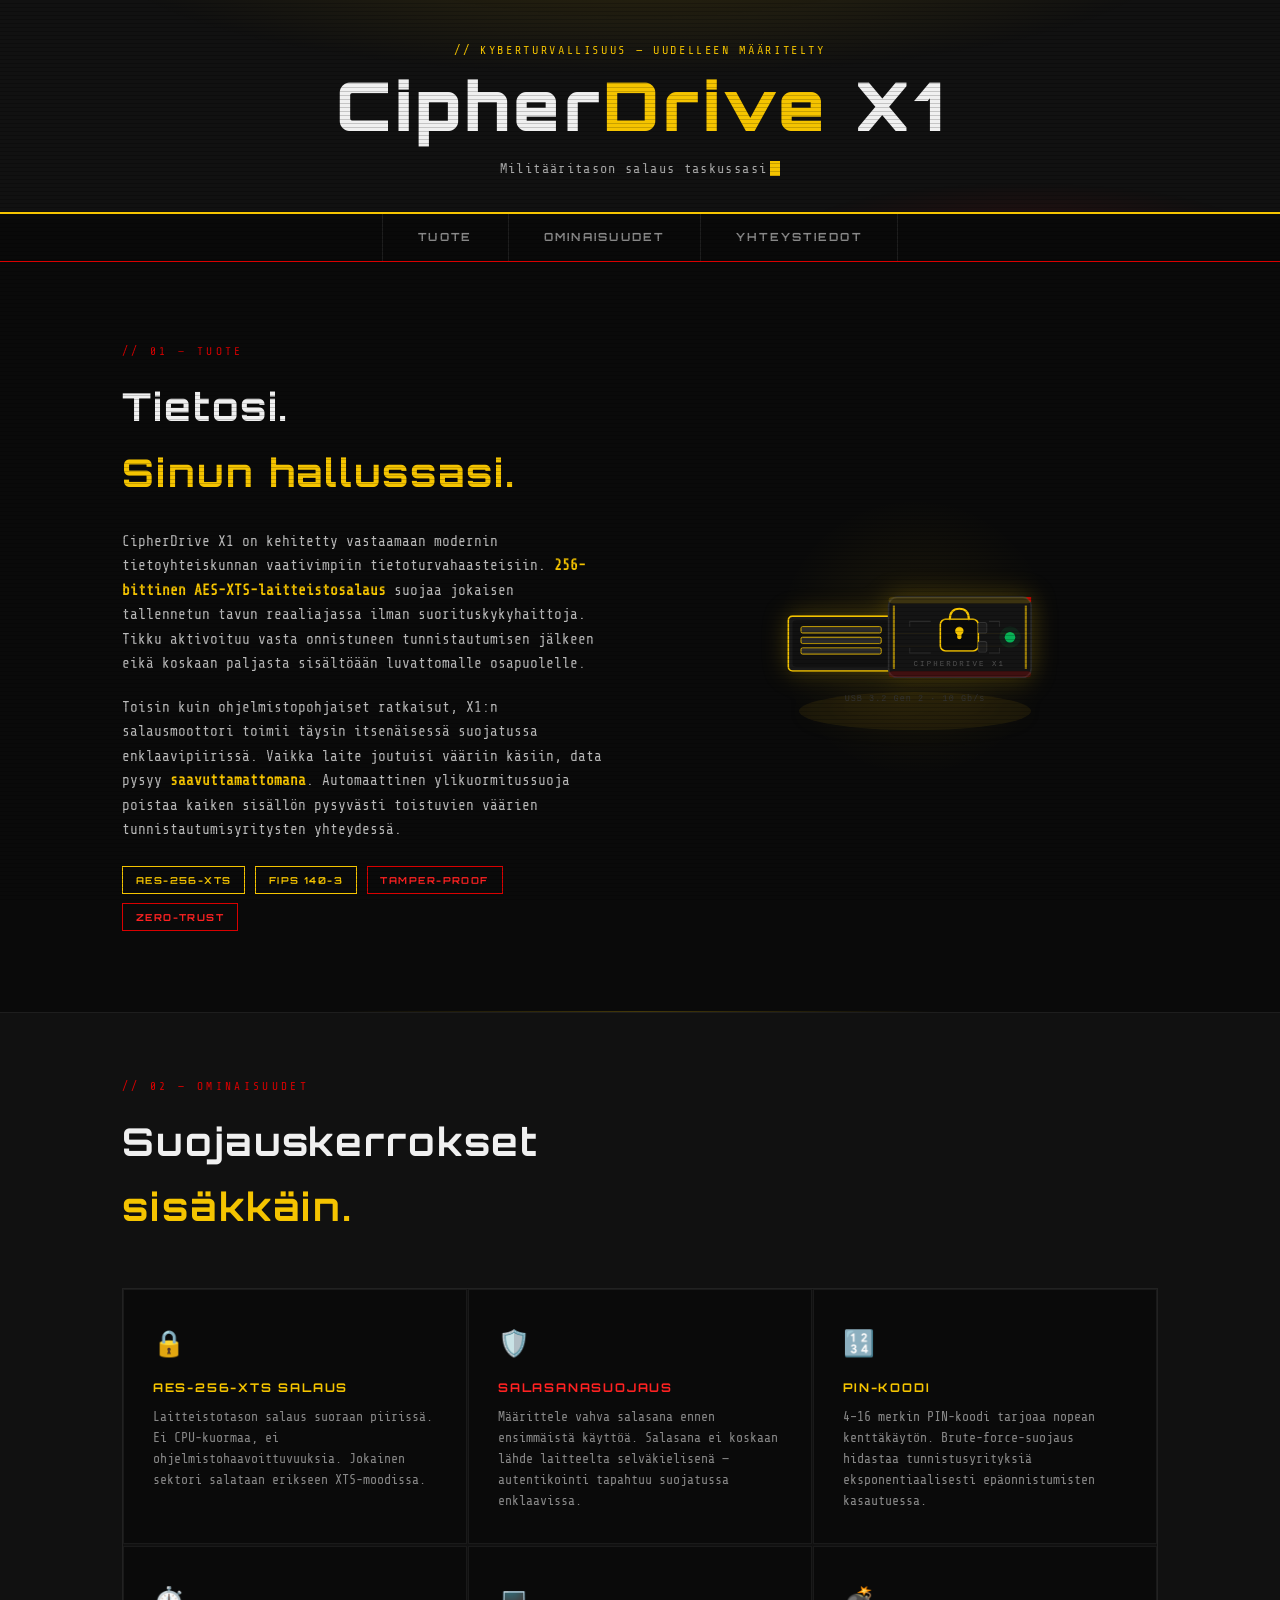
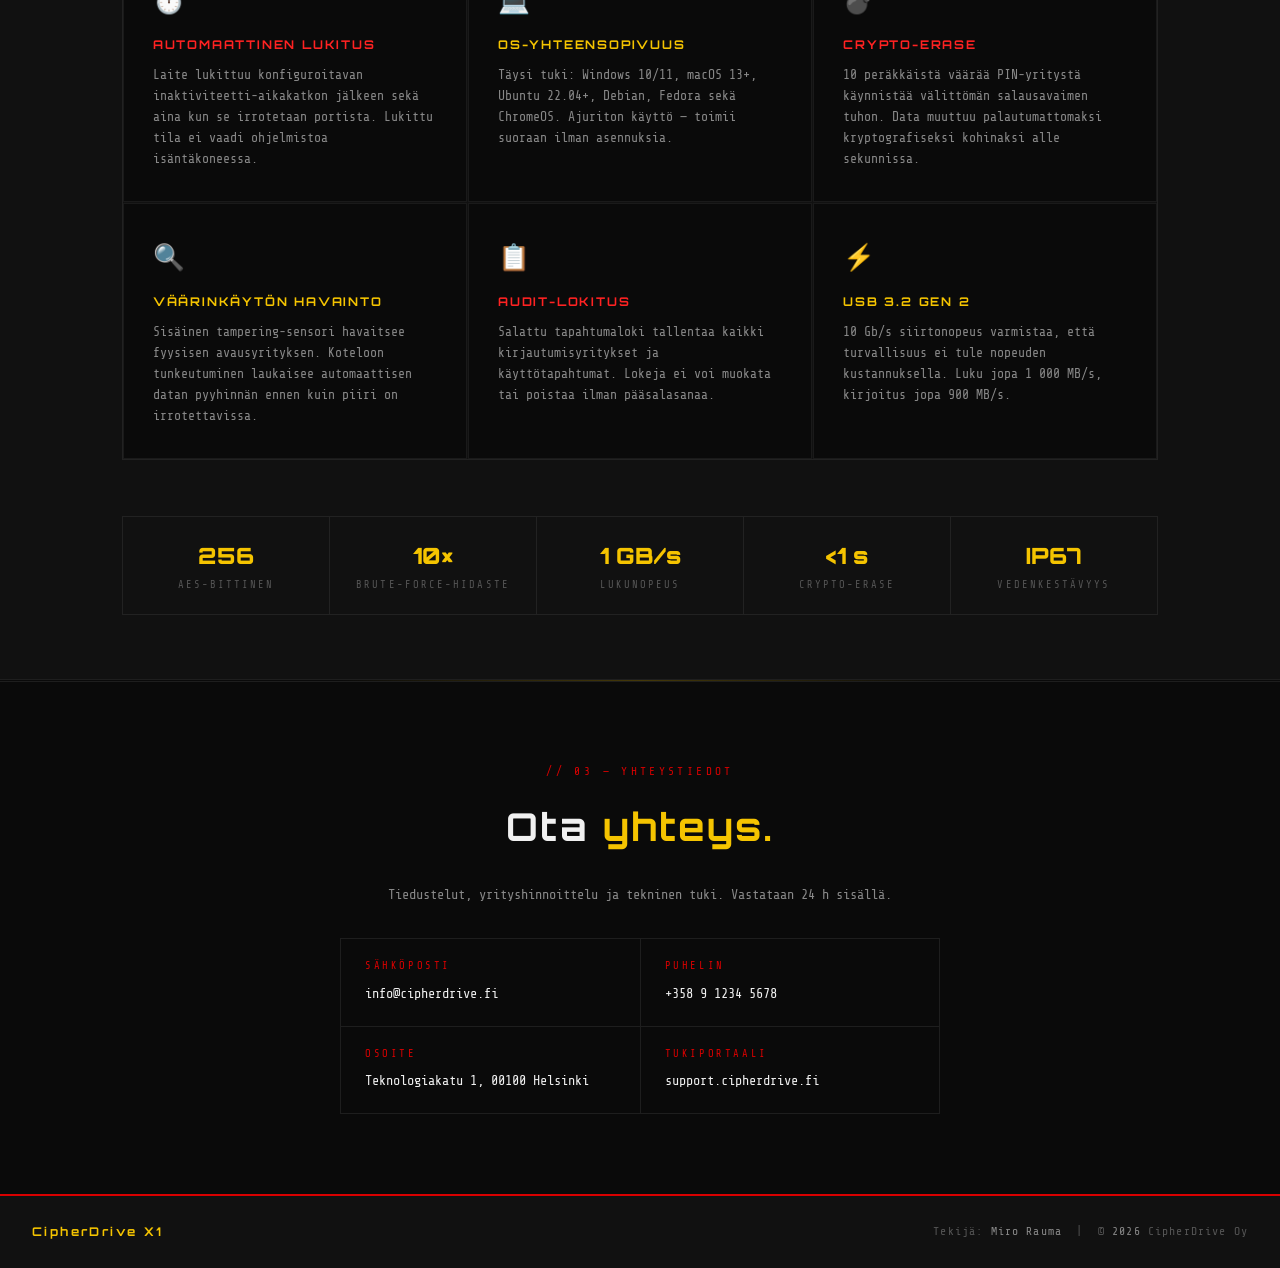
==== index.html @ 32ee2e8a "Initial commit" ====
<!DOCTYPE html>
<html lang="fi">
<head>
  <meta charset="UTF-8" />
  <meta name="viewport" content="width=device-width, initial-scale=1.0" />
  <title>CipherDrive X1 — Kyberturvallinen muistitikku</title>
  <meta name="description" content="CipherDrive X1 on militääritason AES-256-XTS-laitteistosalauksella varustettu kyberturvallinen muistitikku. Salasanasuojaus, PIN-koodi, automaattinen lukitus ja Crypto-Erase." />
  <meta property="og:title" content="CipherDrive X1 — Kyberturvallinen muistitikku" />
  <meta property="og:description" content="Militääritason salaus taskussasi. AES-256-XTS, FIPS 140-3, tamper-proof." />
  <meta property="og:type" content="website" />
  <link rel="preconnect" href="https://fonts.googleapis.com" />
  <link rel="preconnect" href="https://fonts.gstatic.com" crossorigin />
  <link href="https://fonts.googleapis.com/css2?family=Orbitron:wght@400;700;900&family=Share+Tech+Mono&display=swap" rel="stylesheet" />
  <link rel="stylesheet" href="styles.css" />
</head>
<body>

  <!-- HEADER -->
  <header>
    <div class="header-tagline">// Kyberturvallisuus — Uudelleen määritelty</div>
    <h1>Cipher<span>Drive</span> X1</h1>
    <div class="header-sub">Militääritason salaus taskussasi<span class="cursor"></span></div>
  </header>

  <!-- NAV -->
  <nav aria-label="Päävalikko">
    <a href="#tuote">Tuote</a>
    <a href="#ominaisuudet">Ominaisuudet</a>
    <a href="#yhteystiedot">Yhteystiedot</a>
  </nav>

  <!-- TUOTE -->
  <section id="tuote">
    <div class="product-text">
      <div class="section-label">// 01 — Tuote</div>
      <h2>Tietosi.<br><span class="accent">Sinun hallussasi.</span></h2>
      <p>
        CipherDrive X1 on kehitetty vastaamaan modernin tietoyhteiskunnan vaativimpiin tietoturvahaasteisiin.
        <strong>256-bittinen AES-XTS-laitteistosalaus</strong> suojaa jokaisen tallennetun tavun reaaliajassa
        ilman suorituskykyhaittoja. Tikku aktivoituu vasta onnistuneen tunnistautumisen jälkeen eikä koskaan
        paljasta sisältöään luvattomalle osapuolelle.
      </p>
      <p>
        Toisin kuin ohjelmistopohjaiset ratkaisut, X1:n salausmoottori toimii täysin itsenäisessä
        suojatussa enklaavipiirissä. Vaikka laite joutuisi vääriin käsiin, data pysyy
        <strong>saavuttamattomana</strong>. Automaattinen ylikuormitussuoja poistaa kaiken sisällön
        pysyvästi toistuvien väärien tunnistautumisyritysten yhteydessä.
      </p>
      <div class="badge-row">
        <span class="badge badge-y">AES-256-XTS</span>
        <span class="badge badge-y">FIPS 140-3</span>
        <span class="badge badge-r">Tamper-Proof</span>
        <span class="badge badge-r">Zero-Trust</span>
      </div>
    </div>

    <div class="usb-wrap">
      <!-- AI-generated SVG illustration of a cybersecure USB drive -->
      <svg class="usb-svg" viewBox="0 0 360 260" fill="none" xmlns="http://www.w3.org/2000/svg" role="img" aria-label="CipherDrive X1 kyberturvallinen muistitikku">
        <!-- Glow base -->
        <ellipse cx="180" cy="200" rx="110" ry="18" fill="#f5c400" opacity="0.07"/>
        <!-- USB connector metal shell -->
        <rect x="60" y="110" width="100" height="52" rx="4" fill="#1a1a1a" stroke="#f5c400" stroke-width="1.5"/>
        <rect x="64" y="114" width="92" height="44" rx="3" fill="#111"/>
        <!-- USB pins -->
        <rect x="72" y="120" width="76" height="6" rx="1.5" fill="#2a2a2a" stroke="#f5c400" stroke-width="0.8"/>
        <rect x="72" y="130" width="76" height="6" rx="1.5" fill="#2a2a2a" stroke="#f5c400" stroke-width="0.8"/>
        <rect x="72" y="140" width="76" height="6" rx="1.5" fill="#2a2a2a" stroke="#f5c400" stroke-width="0.8"/>
        <!-- Body casing -->
        <rect x="155" y="92" width="135" height="76" rx="8" fill="#141414" stroke="#2d2d2d" stroke-width="1.5"/>
        <!-- Side accent lines -->
        <line x1="160" y1="100" x2="160" y2="160" stroke="#f5c400" stroke-width="2" opacity="0.6"/>
        <line x1="285" y1="100" x2="285" y2="160" stroke="#f5c400" stroke-width="2" opacity="0.6"/>
        <!-- Top stripe -->
        <rect x="155" y="92" width="135" height="6" rx="4" fill="#f5c400" opacity="0.18"/>
        <!-- Bottom stripe -->
        <rect x="155" y="162" width="135" height="6" rx="4" fill="#d90000" opacity="0.22"/>
        <!-- Lock icon center -->
        <rect x="204" y="113" width="36" height="30" rx="5" fill="#0a0a0a" stroke="#f5c400" stroke-width="1.5"/>
        <path d="M213 113 Q213 103 222 103 Q231 103 231 113" stroke="#f5c400" stroke-width="2" fill="none" stroke-linecap="round"/>
        <circle cx="222" cy="124" r="4" fill="#f5c400"/>
        <rect x="220" y="125" width="4" height="7" rx="2" fill="#f5c400"/>
        <!-- Status LED -->
        <circle cx="270" cy="130" r="5" fill="#00ff77" opacity="0.9">
          <animate attributeName="opacity" values="0.9;0.3;0.9" dur="2.5s" repeatCount="indefinite"/>
        </circle>
        <circle cx="270" cy="130" r="8" fill="#00ff77" opacity="0.12">
          <animate attributeName="r" values="8;13;8" dur="2.5s" repeatCount="indefinite"/>
          <animate attributeName="opacity" values="0.12;0;0.12" dur="2.5s" repeatCount="indefinite"/>
        </circle>
        <!-- Circuit trace details on body -->
        <polyline points="175,120 175,115 195,115" stroke="#2a2a2a" stroke-width="1" fill="none"/>
        <polyline points="175,140 175,145 195,145" stroke="#2a2a2a" stroke-width="1" fill="none"/>
        <polyline points="250,115 260,115 260,120" stroke="#2a2a2a" stroke-width="1" fill="none"/>
        <polyline points="250,145 260,145 260,140" stroke="#2a2a2a" stroke-width="1" fill="none"/>
        <!-- Capacitor bumps -->
        <rect x="240" y="116" width="8" height="10" rx="2" fill="#1e1e1e" stroke="#333" stroke-width="1"/>
        <rect x="240" y="134" width="8" height="10" rx="2" fill="#1e1e1e" stroke="#333" stroke-width="1"/>
        <!-- Product label -->
        <text x="222" y="157" font-family="monospace" font-size="7" fill="#555" text-anchor="middle" letter-spacing="2">CIPHERDRIVE X1</text>
        <!-- Scan line glitch effect on body -->
        <rect x="155" y="126" width="135" height="1" fill="#f5c400" opacity="0.05"/>
        <rect x="155" y="138" width="135" height="1" fill="#f5c400" opacity="0.04"/>
        <!-- Red warning corner -->
        <polygon points="285,92 290,92 290,97" fill="#d90000" opacity="0.8"/>
        <!-- USB-C variant indicator -->
        <text x="180" y="190" font-family="monospace" font-size="8" fill="#333" text-anchor="middle" letter-spacing="1">USB 3.2 Gen 2 · 10 Gb/s</text>
      </svg>
    </div>
  </section>

  <div class="divider"></div>

  <!-- OMINAISUUDET -->
  <div id="ominaisuudet">
    <section>
      <div class="section-label">// 02 — Ominaisuudet</div>
      <h2>Suojauskerrokset<br><span class="accent">sisäkkäin.</span></h2>

      <div class="features-grid">

        <div class="feature-card">
          <span class="feature-icon">🔒</span>
          <div class="feature-title">AES-256-XTS Salaus</div>
          <div class="feature-desc">Laitteistotason salaus suoraan piirissä. Ei CPU-kuormaa, ei ohjelmistohaavoittuvuuksia. Jokainen sektori salataan erikseen XTS-moodissa.</div>
        </div>

        <div class="feature-card red-accent">
          <span class="feature-icon">🛡️</span>
          <div class="feature-title">Salasanasuojaus</div>
          <div class="feature-desc">Määrittele vahva salasana ennen ensimmäistä käyttöä. Salasana ei koskaan lähde laitteelta selväkielisenä — autentikointi tapahtuu suojatussa enklaavissa.</div>
        </div>

        <div class="feature-card">
          <span class="feature-icon">🔢</span>
          <div class="feature-title">PIN-koodi</div>
          <div class="feature-desc">4–16 merkin PIN-koodi tarjoaa nopean kenttäkäytön. Brute-force-suojaus hidastaa tunnistusyrityksiä eksponentiaalisesti epäonnistumisten kasautuessa.</div>
        </div>

        <div class="feature-card red-accent">
          <span class="feature-icon">⏱️</span>
          <div class="feature-title">Automaattinen Lukitus</div>
          <div class="feature-desc">Laite lukittuu konfiguroitavan inaktiviteetti-aikakatkon jälkeen sekä aina kun se irrotetaan portista. Lukittu tila ei vaadi ohjelmistoa isäntäkoneessa.</div>
        </div>

        <div class="feature-card">
          <span class="feature-icon">💻</span>
          <div class="feature-title">OS-yhteensopivuus</div>
          <div class="feature-desc">Täysi tuki: Windows 10/11, macOS 13+, Ubuntu 22.04+, Debian, Fedora sekä ChromeOS. Ajuriton käyttö — toimii suoraan ilman asennuksia.</div>
        </div>

        <div class="feature-card red-accent">
          <span class="feature-icon">💣</span>
          <div class="feature-title">Crypto-Erase</div>
          <div class="feature-desc">10 peräkkäistä väärää PIN-yritystä käynnistää välittömän salausavaimen tuhon. Data muuttuu palautumattomaksi kryptografiseksi kohinaksi alle sekunnissa.</div>
        </div>

        <div class="feature-card">
          <span class="feature-icon">🔍</span>
          <div class="feature-title">Väärinkäytön Havainto</div>
          <div class="feature-desc">Sisäinen tampering-sensori havaitsee fyysisen avausyrityksen. Koteloon tunkeutuminen laukaisee automaattisen datan pyyhinnän ennen kuin piiri on irrotettavissa.</div>
        </div>

        <div class="feature-card red-accent">
          <span class="feature-icon">📋</span>
          <div class="feature-title">Audit-lokitus</div>
          <div class="feature-desc">Salattu tapahtumaloki tallentaa kaikki kirjautumisyritykset ja käyttötapahtumat. Lokeja ei voi muokata tai poistaa ilman pääsalasanaa.</div>
        </div>

        <div class="feature-card">
          <span class="feature-icon">⚡</span>
          <div class="feature-title">USB 3.2 Gen 2</div>
          <div class="feature-desc">10 Gb/s siirtonopeus varmistaa, että turvallisuus ei tule nopeuden kustannuksella. Luku jopa 1 000 MB/s, kirjoitus jopa 900 MB/s.</div>
        </div>

      </div>

      <!-- SPECS BAR -->
      <div class="specs-bar">
        <div class="spec-item">
          <span class="spec-value">256</span>
          <span class="spec-label">AES-bittinen</span>
        </div>
        <div class="spec-item">
          <span class="spec-value">10×</span>
          <span class="spec-label">Brute-Force-hidaste</span>
        </div>
        <div class="spec-item">
          <span class="spec-value">1 GB/s</span>
          <span class="spec-label">Lukunopeus</span>
        </div>
        <div class="spec-item">
          <span class="spec-value">&lt;1 s</span>
          <span class="spec-label">Crypto-Erase</span>
        </div>
        <div class="spec-item">
          <span class="spec-value">IP67</span>
          <span class="spec-label">Vedenkestävyys</span>
        </div>
      </div>

    </section>
  </div>

  <div class="divider"></div>

  <!-- YHTEYSTIEDOT -->
  <div id="yhteystiedot-wrap">
    <section id="yhteystiedot">
      <div class="contact-inner">
        <div class="section-label">// 03 — Yhteystiedot</div>
        <h2>Ota <span class="accent">yhteys.</span></h2>
        <p>Tiedustelut, yrityshinnoittelu ja tekninen tuki. Vastataan 24 h sisällä.</p>

        <div class="contact-grid">
          <div class="contact-cell">
            <span class="label">Sähköposti</span>
            <span class="val">info@cipherdrive.fi</span>
          </div>
          <div class="contact-cell">
            <span class="label">Puhelin</span>
            <span class="val">+358 9 1234 5678</span>
          </div>
          <div class="contact-cell">
            <span class="label">Osoite</span>
            <span class="val">Teknologiakatu 1, 00100 Helsinki</span>
          </div>
          <div class="contact-cell">
            <span class="label">Tukiportaali</span>
            <span class="val">support.cipherdrive.fi</span>
          </div>
        </div>
      </div>
    </section>
  </div>

  <!-- FOOTER -->
  <footer>
    <div class="footer-brand">CipherDrive X1</div>
    <div class="footer-copy">
      Tekijä: <span>Miro Rauma</span> &nbsp;|&nbsp; &copy; <span id="year"></span> CipherDrive Oy
    </div>
  </footer>
  <script>document.getElementById('year').textContent = new Date().getFullYear();</script>

</body>
</html>
---- styles.css ----
:root {
  --black:      #0a0a0a;
  --black2:     #111111;
  --yellow:     #f5c400;
  --yellow2:    #ffe066;
  --red:        #d90000;
  --red2:       #ff2222;
  --white:      #f0f0f0;
  --gray:       #2a2a2a;
  --gray-dark:  #1a1a1a;
  --gray-mid:   #555555;
  --gray-light: #888888;
  --gray-text:  #bbbbbb;
  --gray-sub:   #aaaaaa;
  --mono: 'Share Tech Mono', monospace;
  --display: 'Orbitron', sans-serif;
}

*, *::before, *::after { box-sizing: border-box; margin: 0; padding: 0; }

html { scroll-behavior: smooth; }

body {
  background: var(--black);
  color: var(--white);
  font-family: var(--mono);
  font-size: 15px;
  line-height: 1.7;
  overflow-x: hidden;
}

/* ---------- SCANLINE OVERLAY ---------- */
body::before {
  content: '';
  position: fixed;
  inset: 0;
  background: repeating-linear-gradient(
    to bottom,
    transparent 0px,
    transparent 3px,
    rgba(0,0,0,0.18) 3px,
    rgba(0,0,0,0.18) 4px
  );
  pointer-events: none;
  z-index: 1000;
}

/* ---------- HEADER ---------- */
header {
  background: var(--black2);
  border-bottom: 2px solid var(--yellow);
  padding: 2.5rem 2rem 2rem;
  text-align: center;
  position: relative;
  overflow: hidden;
}

header::after {
  content: '';
  position: absolute;
  inset: 0;
  background:
    radial-gradient(ellipse 60% 80% at 50% -20%, rgba(245,196,0,0.12) 0%, transparent 70%),
    radial-gradient(ellipse 30% 40% at 80% 110%, rgba(217,0,0,0.10) 0%, transparent 60%);
  pointer-events: none;
}

.header-tagline {
  font-family: var(--mono);
  font-size: 0.75rem;
  color: var(--yellow);
  letter-spacing: 0.22em;
  text-transform: uppercase;
  margin-bottom: 0.6rem;
  animation: fadeIn 0.8s ease both;
}

h1 {
  font-family: var(--display);
  font-weight: 900;
  font-size: clamp(2.2rem, 6vw, 4.2rem);
  letter-spacing: 0.06em;
  line-height: 1.05;
  color: var(--white);
  animation: slideUp 0.7s ease both 0.1s;
}

h1 span {
  color: var(--yellow);
}

.header-sub {
  margin-top: 1rem;
  font-family: var(--mono);
  font-size: 0.85rem;
  color: var(--gray-sub);
  letter-spacing: 0.1em;
  animation: fadeIn 0.8s ease both 0.4s;
  opacity: 0;
  animation-fill-mode: forwards;
}

/* ---------- NAV ---------- */
nav {
  position: sticky;
  top: 0;
  z-index: 100;
  background: rgba(10,10,10,0.96);
  border-bottom: 1px solid var(--red);
  display: flex;
  justify-content: center;
  gap: 0;
  backdrop-filter: blur(6px);
}

nav a {
  display: block;
  padding: 0.9rem 2.2rem;
  font-family: var(--display);
  font-size: 0.7rem;
  font-weight: 700;
  letter-spacing: 0.2em;
  text-transform: uppercase;
  text-decoration: none;
  color: var(--gray-light);
  border-right: 1px solid #1e1e1e;
  transition: color 0.2s, background 0.2s;
  position: relative;
}

nav a:first-child { border-left: 1px solid #1e1e1e; }

nav a::after {
  content: '';
  position: absolute;
  bottom: 0; left: 0; right: 0;
  height: 2px;
  background: var(--yellow);
  transform: scaleX(0);
  transition: transform 0.2s;
}

nav a:hover {
  color: var(--yellow);
  background: rgba(245,196,0,0.05);
}

nav a:hover::after { transform: scaleX(1); }

/* ---------- SECTIONS ---------- */
section {
  max-width: 1100px;
  margin: 0 auto;
  padding: 5rem 2rem;
}

.section-label {
  font-family: var(--mono);
  font-size: 0.7rem;
  letter-spacing: 0.3em;
  text-transform: uppercase;
  color: var(--red);
  margin-bottom: 0.8rem;
}

h2 {
  font-family: var(--display);
  font-weight: 700;
  font-size: clamp(1.5rem, 3.5vw, 2.4rem);
  letter-spacing: 0.05em;
  margin-bottom: 1.5rem;
  color: var(--white);
}

h2 .accent { color: var(--yellow); }

/* ---------- PRODUCT SECTION ---------- */
#tuote {
  display: grid;
  grid-template-columns: 1fr 1fr;
  gap: 4rem;
  align-items: center;
  max-width: 1100px;
  margin: 0 auto;
  padding: 5rem 2rem;
}

.product-text p {
  color: var(--gray-text);
  margin-bottom: 1.2rem;
  font-size: 0.9rem;
}

.product-text p strong {
  color: var(--yellow);
}

.badge-row {
  display: flex;
  gap: 0.6rem;
  flex-wrap: wrap;
  margin-top: 1.5rem;
}

.badge {
  font-family: var(--display);
  font-size: 0.6rem;
  font-weight: 700;
  letter-spacing: 0.15em;
  text-transform: uppercase;
  padding: 0.3rem 0.8rem;
  border: 1px solid;
}

.badge-y { border-color: var(--yellow); color: var(--yellow); }
.badge-r { border-color: var(--red); color: var(--red2); }

/* ---------- USB SVG ---------- */
.usb-wrap {
  display: flex;
  justify-content: center;
  align-items: center;
  position: relative;
}

.usb-wrap::before {
  content: '';
  position: absolute;
  width: 280px;
  height: 280px;
  border-radius: 50%;
  background: radial-gradient(circle, rgba(245,196,0,0.08) 0%, transparent 70%);
  animation: pulse 3s ease-in-out infinite;
}

.usb-svg {
  width: 100%;
  max-width: 380px;
  filter: drop-shadow(0 0 12px rgba(245,196,0,0.25));
  animation: float 4s ease-in-out infinite;
}

/* ---------- REDUCED MOTION ---------- */
@media (prefers-reduced-motion: reduce) {
  *,
  *::before,
  *::after {
    animation-duration: 0.01ms !important;
    animation-iteration-count: 1 !important;
    transition-duration: 0.01ms !important;
  }
}

/* ---------- FEATURES ---------- */
#ominaisuudet {
  background: var(--black2);
  border-top: 1px solid #1e1e1e;
  border-bottom: 1px solid #1e1e1e;
}

#ominaisuudet > section {
  padding-top: 4rem;
  padding-bottom: 4rem;
}

.features-grid {
  display: grid;
  grid-template-columns: repeat(auto-fill, minmax(280px, 1fr));
  gap: 1.5px;
  margin-top: 3rem;
  border: 1.5px solid #222;
}

.feature-card {
  background: var(--black);
  padding: 2rem 1.8rem;
  border: 1.5px solid #1a1a1a;
  position: relative;
  transition: background 0.25s;
  overflow: hidden;
}

.feature-card::before {
  content: '';
  position: absolute;
  top: 0; left: 0;
  width: 3px;
  height: 100%;
  background: var(--yellow);
  transform: scaleY(0);
  transition: transform 0.25s;
  transform-origin: bottom;
}

.feature-card:hover { background: #0f0f0f; }
.feature-card:hover::before { transform: scaleY(1); }

.feature-icon {
  font-size: 1.6rem;
  margin-bottom: 0.8rem;
  display: block;
}

.feature-title {
  font-family: var(--display);
  font-size: 0.75rem;
  font-weight: 700;
  letter-spacing: 0.15em;
  text-transform: uppercase;
  color: var(--yellow);
  margin-bottom: 0.5rem;
}

.feature-desc {
  font-size: 0.82rem;
  color: var(--gray-light);
  line-height: 1.6;
}

.feature-card.red-accent::before { background: var(--red); }
.feature-card.red-accent .feature-title { color: var(--red2); }

/* ---------- SPECS BAR ---------- */
.specs-bar {
  margin-top: 3.5rem;
  display: flex;
  gap: 0;
  border: 1px solid #222;
  overflow: hidden;
}

.spec-item {
  flex: 1;
  padding: 1.2rem 1rem;
  border-right: 1px solid #222;
  text-align: center;
}

.spec-item:last-child { border-right: none; }

.spec-value {
  font-family: var(--display);
  font-size: 1.4rem;
  font-weight: 900;
  color: var(--yellow);
  display: block;
}

.spec-label {
  font-size: 0.65rem;
  letter-spacing: 0.2em;
  text-transform: uppercase;
  color: var(--gray-mid);
  margin-top: 0.2rem;
  display: block;
}

/* ---------- YHTEYSTIEDOT ---------- */
#yhteystiedot-wrap {
  border-top: 1px solid #1e1e1e;
}

.contact-inner {
  max-width: 600px;
  margin: 0 auto;
  text-align: center;
}

.contact-inner p {
  color: var(--gray-light);
  font-size: 0.85rem;
  margin-bottom: 2rem;
}

.contact-grid {
  display: grid;
  grid-template-columns: 1fr 1fr;
  gap: 1px;
  background: #1e1e1e;
  border: 1px solid #1e1e1e;
  text-align: left;
  margin-top: 2rem;
}

.contact-cell {
  background: var(--black);
  padding: 1.2rem 1.5rem;
}

.contact-cell .label {
  font-size: 0.65rem;
  letter-spacing: 0.25em;
  text-transform: uppercase;
  color: var(--red);
  display: block;
  margin-bottom: 0.3rem;
}

.contact-cell .val {
  font-size: 0.85rem;
  color: var(--white);
}

/* ---------- FOOTER ---------- */
footer {
  border-top: 2px solid var(--red);
  background: var(--black2);
  padding: 1.6rem 2rem;
  display: flex;
  justify-content: space-between;
  align-items: center;
  flex-wrap: wrap;
  gap: 0.8rem;
}

.footer-brand {
  font-family: var(--display);
  font-size: 0.75rem;
  font-weight: 700;
  letter-spacing: 0.2em;
  color: var(--yellow);
}

.footer-copy {
  font-size: 0.72rem;
  color: var(--gray-mid);
  letter-spacing: 0.1em;
}

.footer-copy span { color: var(--gray-light); }

/* ---------- DIVIDER ---------- */
.divider {
  height: 1px;
  background: linear-gradient(to right, transparent, var(--yellow), transparent);
  opacity: 0.25;
  max-width: 600px;
  margin: 0 auto;
}

/* ---------- ANIMATIONS ---------- */
@keyframes fadeIn {
  from { opacity: 0; }
  to   { opacity: 1; }
}

@keyframes slideUp {
  from { opacity: 0; transform: translateY(20px); }
  to   { opacity: 1; transform: translateY(0); }
}

@keyframes float {
  0%, 100% { transform: translateY(0px) rotate(-2deg); }
  50%       { transform: translateY(-12px) rotate(1deg); }
}

@keyframes pulse {
  0%, 100% { transform: scale(1); opacity: 0.6; }
  50%       { transform: scale(1.15); opacity: 1; }
}

@keyframes blink {
  0%, 100% { opacity: 1; }
  50%       { opacity: 0; }
}

.cursor {
  display: inline-block;
  width: 10px; height: 1.1em;
  background: var(--yellow);
  vertical-align: text-bottom;
  animation: blink 1.1s step-end infinite;
  margin-left: 3px;
}

/* ---------- RESPONSIVE ---------- */
@media (max-width: 720px) {
  #tuote {
    grid-template-columns: 1fr;
    gap: 2.5rem;
  }
  .specs-bar { flex-wrap: wrap; }
  .spec-item { flex: 1 1 40%; border-bottom: 1px solid #222; }
  .contact-grid { grid-template-columns: 1fr; }
  footer { flex-direction: column; text-align: center; }
}
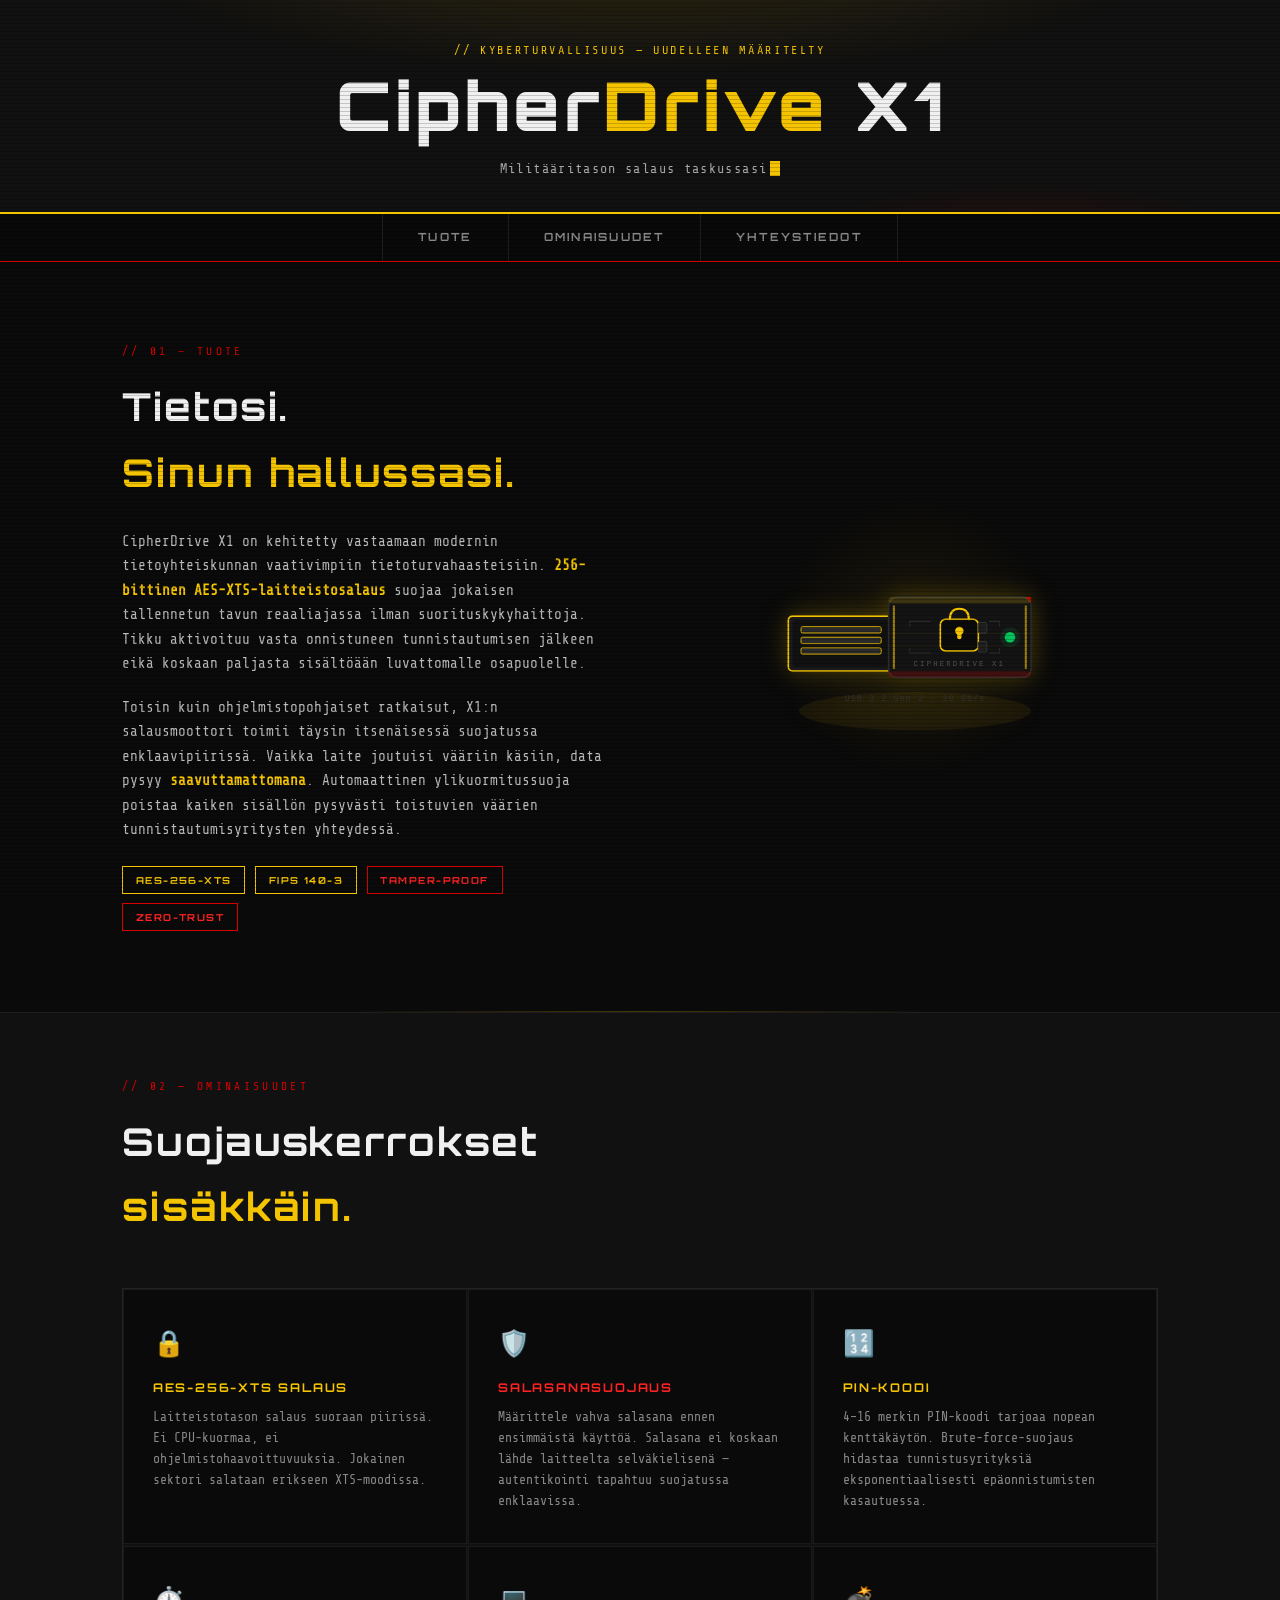
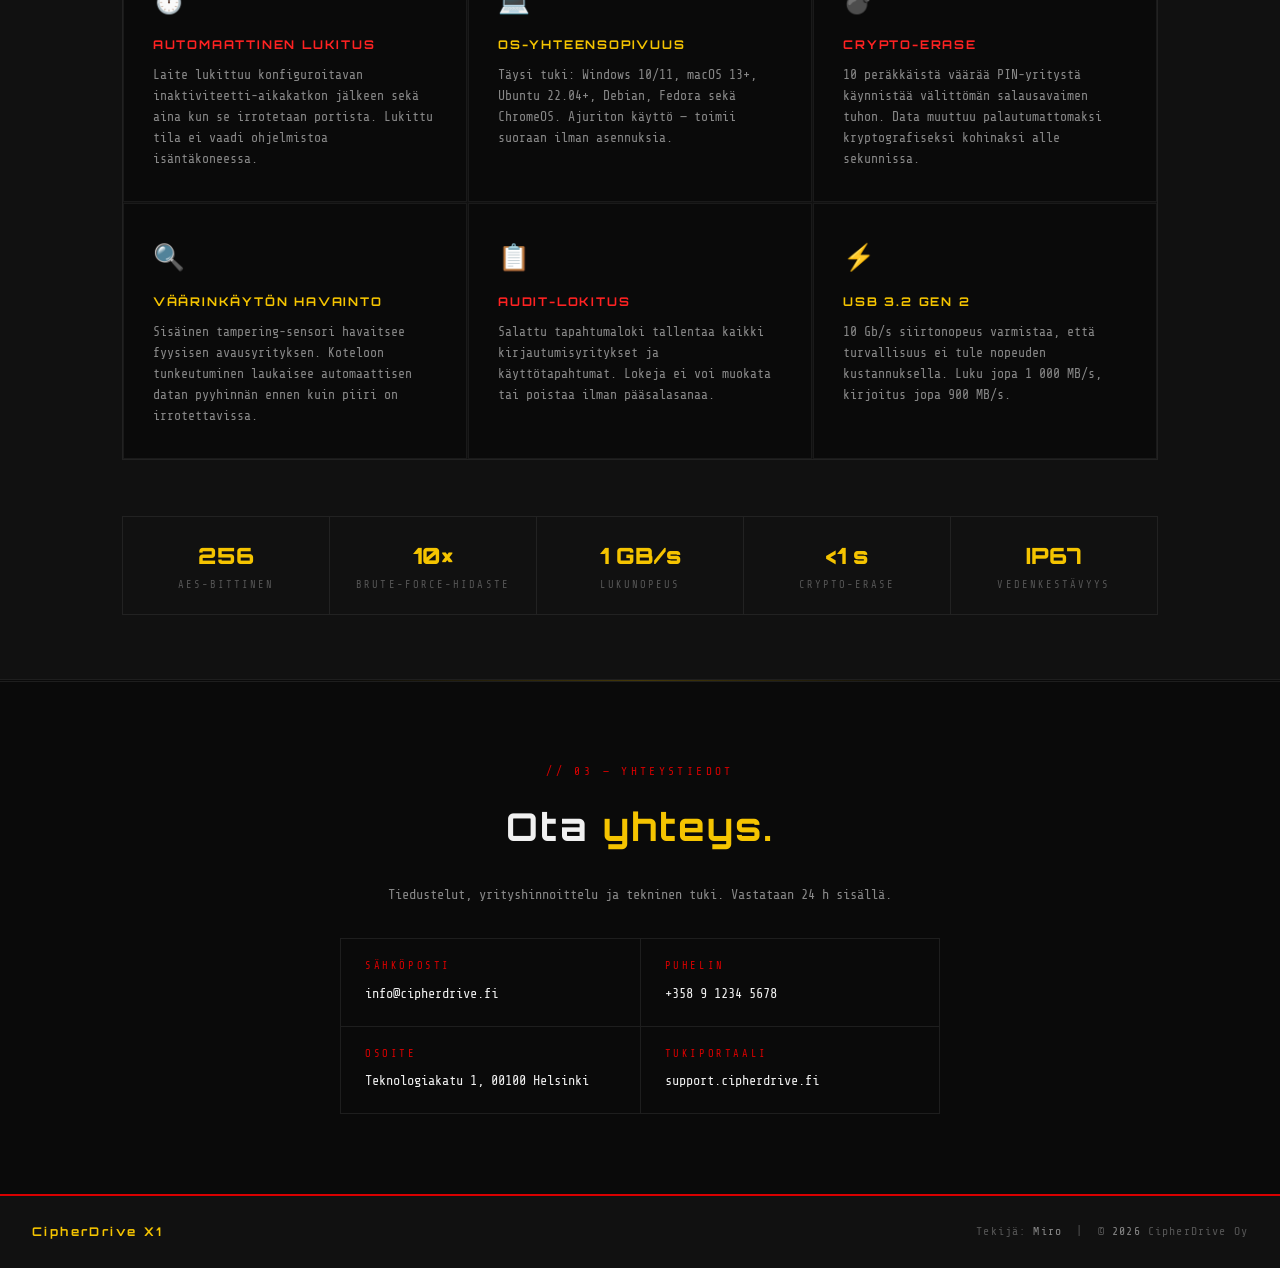
==== commit 7c863f30: "Update index.html" ====
--- a/index.html
+++ b/index.html
@@ -238,7 +238,7 @@
   <footer>
     <div class="footer-brand">CipherDrive X1</div>
     <div class="footer-copy">
-      Tekijä: <span>Miro Rauma</span> &nbsp;|&nbsp; &copy; <span id="year"></span> CipherDrive Oy
+      Tekijä: <span>Miro</span> &nbsp;|&nbsp; &copy; <span id="year"></span> CipherDrive Oy
     </div>
   </footer>
   <script>document.getElementById('year').textContent = new Date().getFullYear();</script>
